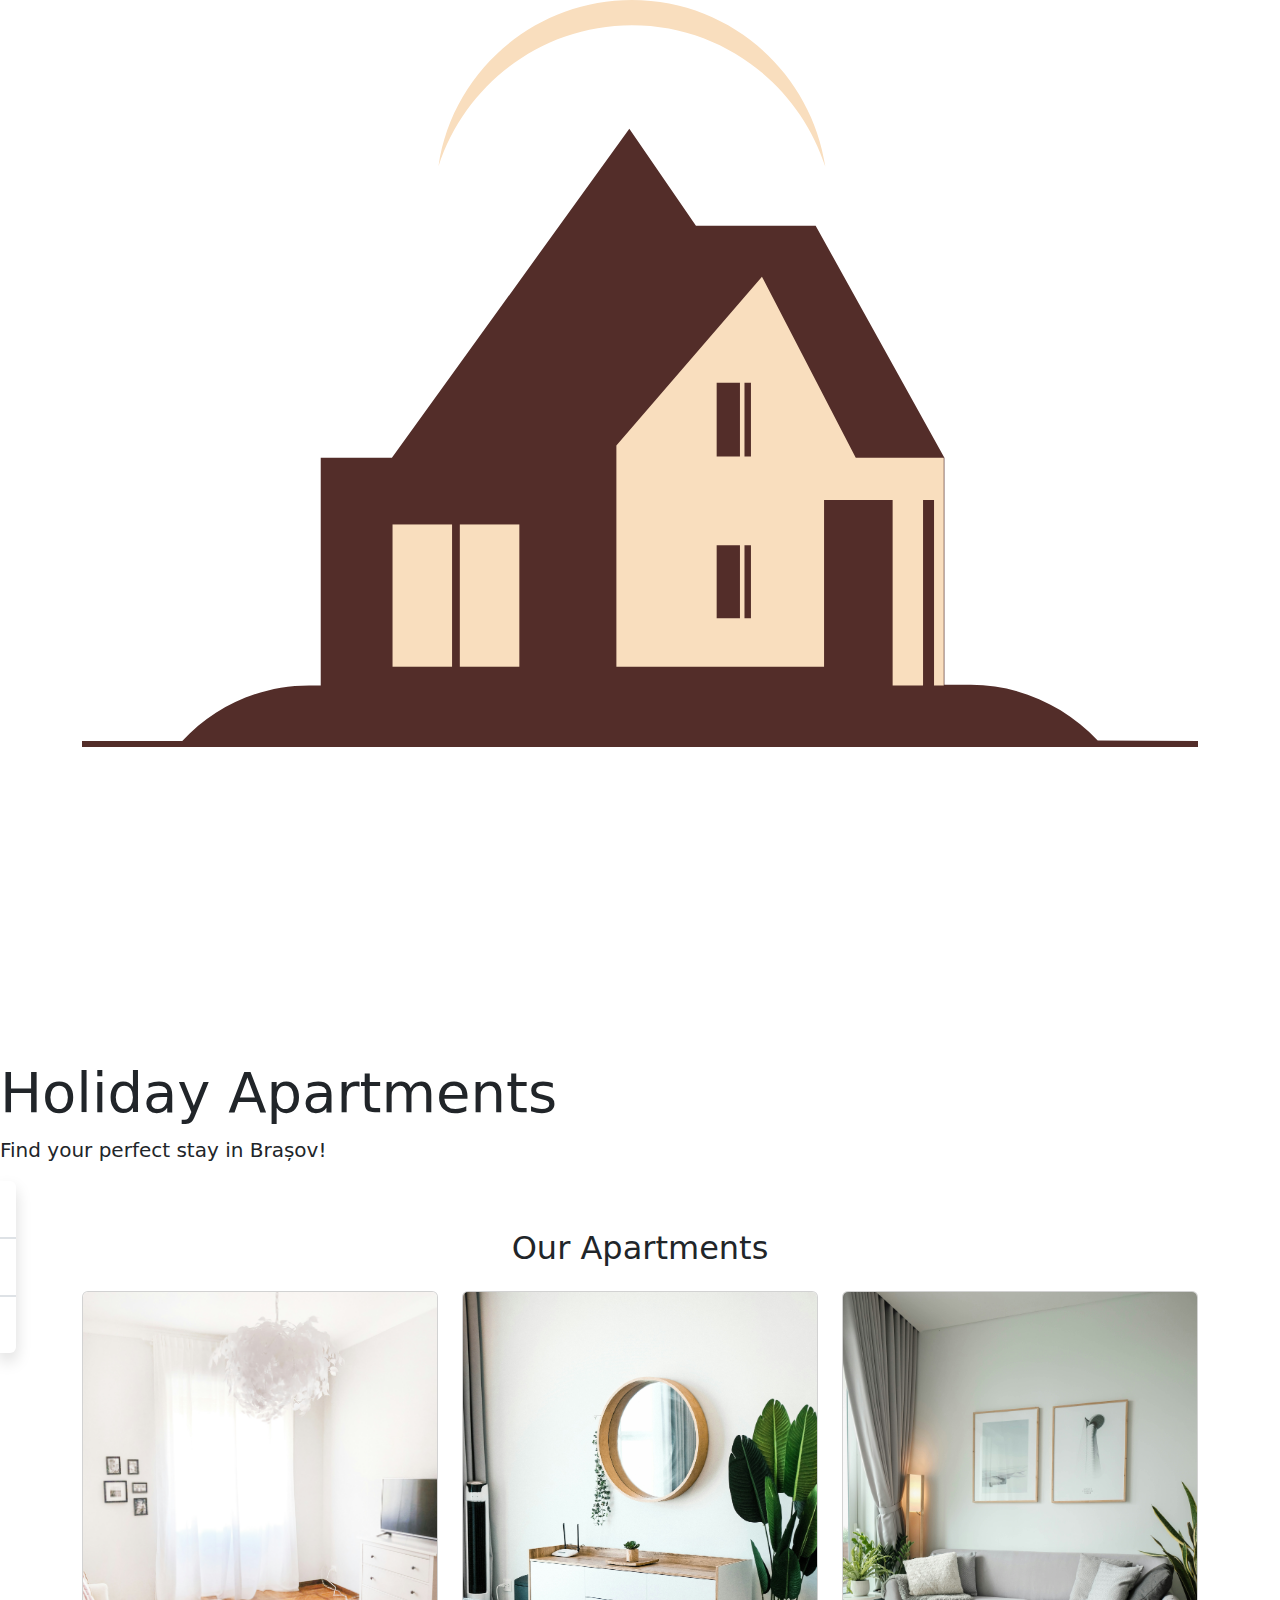
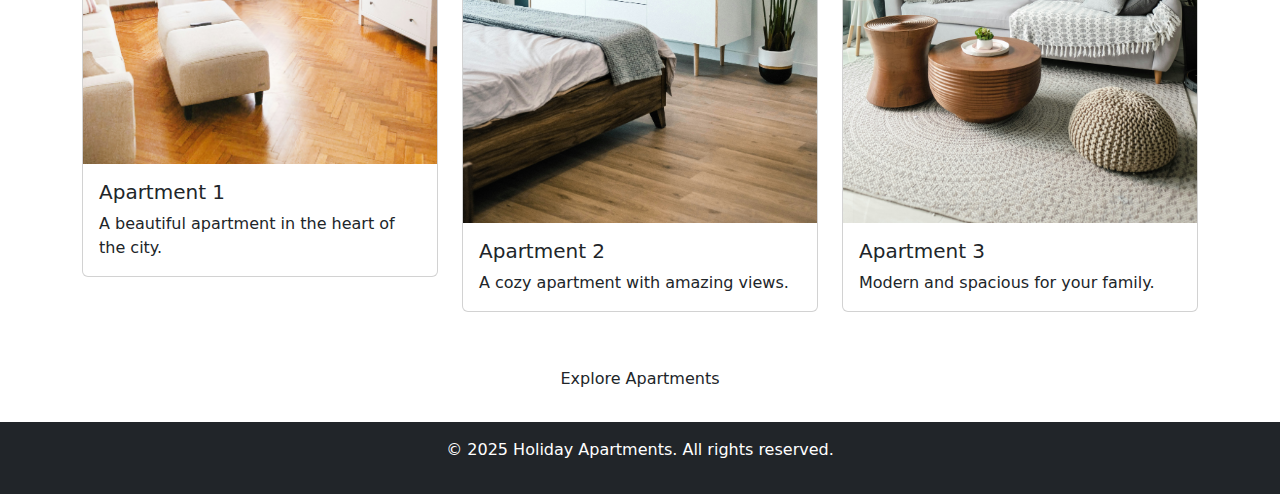
==== index.html @ 160e281a "Toate fisierele modificate pentru compatibilitate cu github" ====
<!-- Updated Index.html -->
<!DOCTYPE html>
<html lang="en">
  <head>
    <meta charset="UTF-8" />
    <meta
      name="viewport"
      content="width=device-width, initial-scale=1, shrink-to-fit=no"
    />
    <title>Holiday Apartments</title>
    <link
      rel="stylesheet"
      href="https://cdn.jsdelivr.net/npm/bootstrap@5.3.0/dist/css/bootstrap.min.css"
    />
    <script src="https://cdn.jsdelivr.net/npm/bootstrap@5.3.0/dist/js/bootstrap.bundle.min.js"></script>
    <link
      rel="stylesheet"
      href="https://cdn.jsdelivr.net/npm/bootstrap-icons/font/bootstrap-icons.css"
    />
    <link rel="stylesheet" href="index.css" />
  </head>
  <body>
    <div class="main-nav-container">
      <!-- Fixed Brand -->
      <div class="container">
        <img src="img/Logo-Light.svg" class="logo" alt="Logo" />
      </div>
      <!-- Scrollable Navigation -->
      <nav class="buttons-nav navbar navbar-expand-lg navbar-dark">
        <div class="container">
          <button
            class="navbar-toggler ms-auto"
            type="button"
            data-bs-toggle="collapse"
            data-bs-target="#navbarNav"
            aria-controls="navbarNav"
            aria-expanded="false"
            aria-label="Toggle navigation"
          >
            <span class="navbar-toggler-icon"></span>
          </button>
          <div
            class="collapse navbar-collapse justify-content-end"
            id="navbarNav"
          >
            <ul class="navbar-nav">
              <li class="nav-item px-2">
                <a class="nav-link rounded-pill" href="index.html">Home</a>
              </li>
              <li class="nav-item px-2">
                <a class="nav-link rounded-pill" href="apartments.html"
                  >Explore Apartments</a
                >
              </li>
              <li class="nav-item px-2">
                <a class="nav-link rounded-pill" href="contact.html">Contact</a>
              </li>
            </ul>
          </div>
        </div>
      </nav>
    </div>

    <!-- Header Section -->
    <header class="hero-section" id="home">
      <h1 class="display-4">Holiday Apartments</h1>
      <p class="lead">Find your perfect stay in Brașov!</p>
    </header>

    <!-- Social Icons -->
    <div
      class="d-flex flex-column position-fixed start-0 bg-brown rounded-end shadow social-icons-container"
    >
      <a
        href="#"
        class="text-center py-3 border-bottom text-white social-icons"
      >
        <i class="bi bi-telephone"></i>
      </a>
      <a
        href="contact.html"
        class="text-center py-3 border-bottom border-top text-white social-icons"
      >
        <i class="bi bi-envelope"></i>
      </a>
      <a href="#" class="text-center py-3 border-top text-white social-icons">
        <i class="bi bi-facebook"></i>
      </a>
    </div>

    <!-- Apartments Section -->
    <section id="apartments" class="py-5">
      <div class="container">
        <h2 class="text-center mb-4">Our Apartments</h2>
        <div class="row">
          <!-- Apartment 1 -->
          <div class="col-md-4">
            <div class="card">
              <div class="apartment-img-container">
                <img
                  src="img/rahul-chakraborty-dv9AoOYegRc-unsplash.jpg"
                  class="card-img-top"
                  alt="Apartment 1"
                />
              </div>
              <div class="card-body">
                <h5 class="card-title">Apartment 1</h5>
                <p class="card-text">
                  A beautiful apartment in the heart of the city.
                </p>
              </div>
            </div>
          </div>

          <!-- Apartment 2 -->
          <div class="col-md-4">
            <div class="card">
              <div class="apartment-img-container">
                <img
                  src="img/minh-pham-7pCFUybP_P8-unsplash.jpg"
                  class="card-img-top"
                  alt="Apartment 2"
                />
              </div>
              <div class="card-body">
                <h5 class="card-title">Apartment 2</h5>
                <p class="card-text">A cozy apartment with amazing views.</p>
              </div>
            </div>
          </div>

          <!-- Apartment 3 -->
          <div class="col-md-4">
            <div class="card">
              <div class="apartment-img-container">
                <img
                  src="img/minh-pham-OtXADkUh3-I-unsplash.jpg"
                  class="card-img-top"
                  alt="Apartment 3"
                />
              </div>
              <div class="card-body">
                <h5 class="card-title">Apartment 3</h5>
                <p class="card-text">Modern and spacious for your family.</p>
              </div>
            </div>
          </div>
        </div>
      </div>
    </section>

    <div class="text-center mb-4">
      <a href="apartments.html" class="btn rounded-pill">Explore Apartments</a>
    </div>

    <!-- Footer -->
    <footer class="bg-dark text-white text-center py-3">
      <p>&copy; 2025 Holiday Apartments. All rights reserved.</p>
    </footer>
  </body>
</html>

<!-- Updated apartments.html and contact.html would follow similar updates for Bootstrap references -->
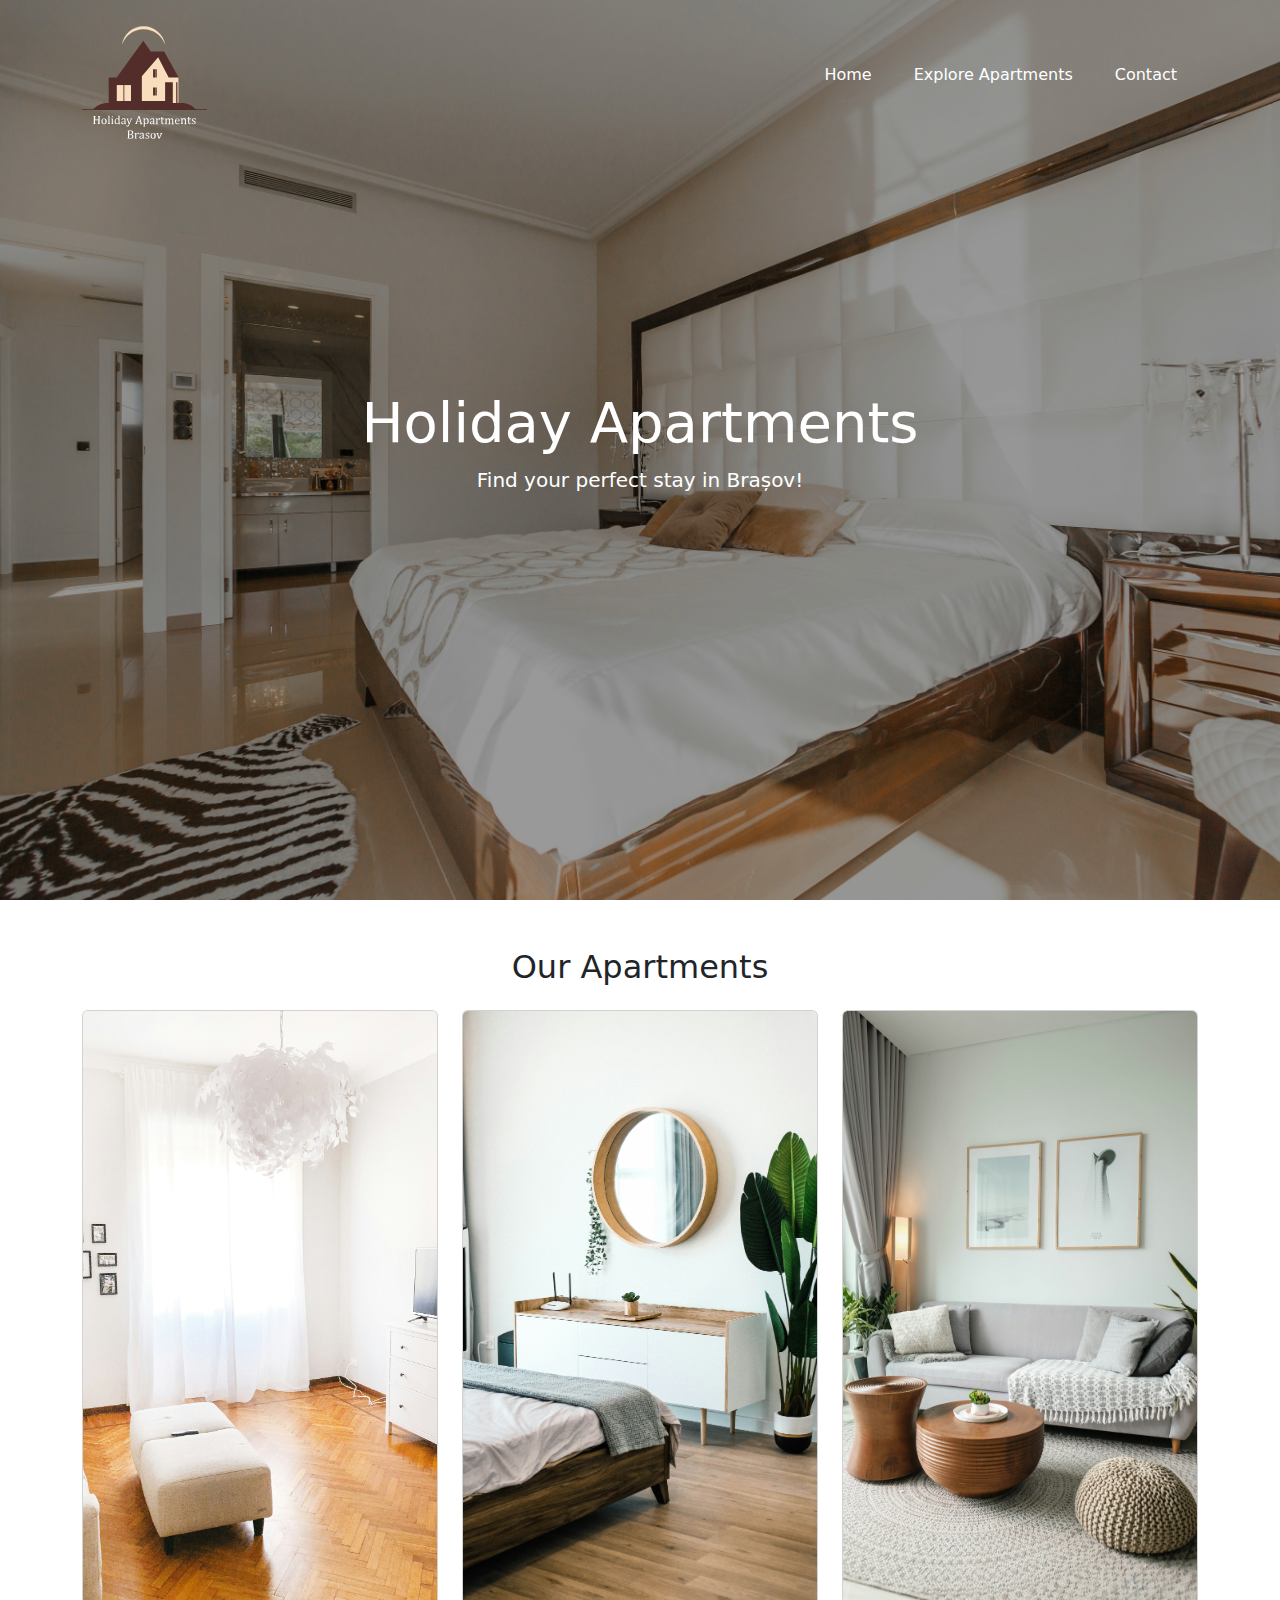
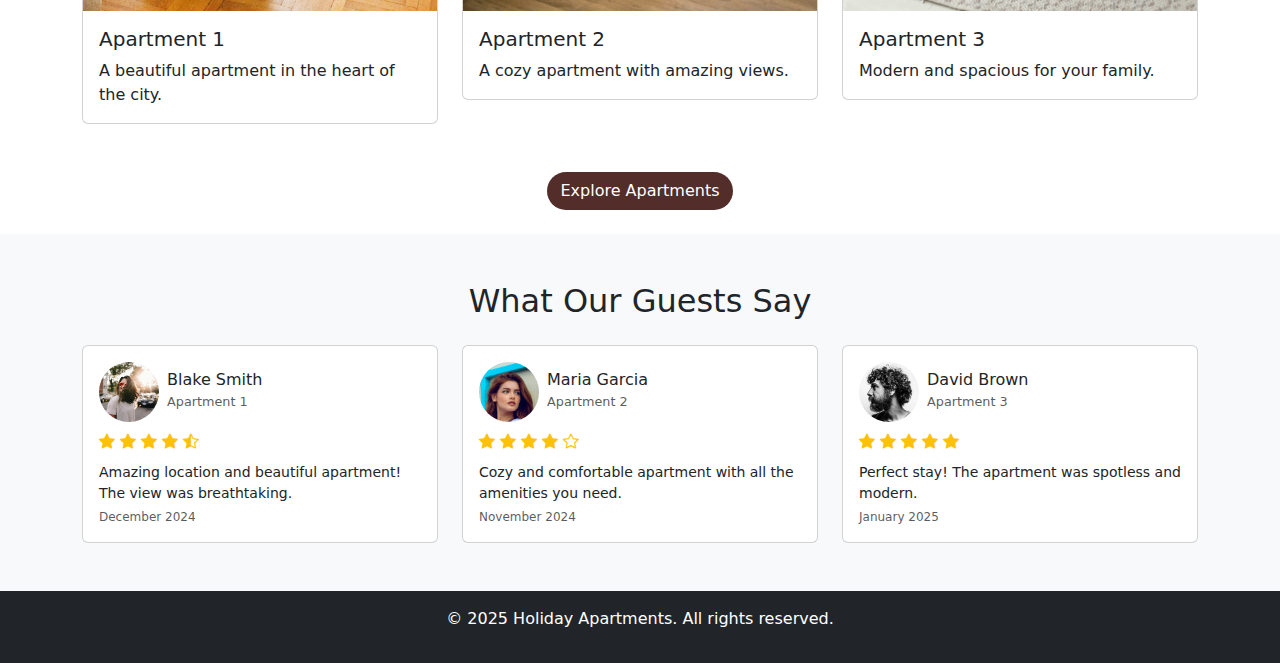
==== commit 75092663: "Am dat update sper sa mearga" ====
--- a/index.html
+++ b/index.html
@@ -1,4 +1,3 @@
-<!-- Updated Index.html -->
 <!DOCTYPE html>
 <html lang="en">
   <head>
@@ -17,7 +16,7 @@
       rel="stylesheet"
       href="https://cdn.jsdelivr.net/npm/bootstrap-icons/font/bootstrap-icons.css"
     />
-    <link rel="stylesheet" href="index.css" />
+    <link rel="stylesheet" href="css/index.css" />
   </head>
   <body>
     <div class="main-nav-container">
@@ -153,11 +152,121 @@
       <a href="apartments.html" class="btn rounded-pill">Explore Apartments</a>
     </div>
 
+    <!-- Reviews Section -->
+    <section id="reviews" class="bg-light py-5">
+      <div class="container">
+        <h2 class="text-center mb-4">What Our Guests Say</h2>
+        <div class="row g-4">
+          <!-- Review 1 -->
+          <div class="col-md-4 d-flex">
+            <div class="card w-100">
+              <div class="card-body p-3">
+                <div class="d-flex align-items-center mb-2">
+                  <img
+                    src="img/Blake.jpg"
+                    class="rounded-circle me-2"
+                    alt="Guest 1"
+                  />
+                  <div>
+                    <h6 class="card-title mb-0">Blake Smith</h6>
+                    <small class="text-muted" style="font-size: 0.8rem"
+                      >Apartment 1</small
+                    >
+                  </div>
+                </div>
+                <div class="mb-2">
+                  <i class="bi bi-star-fill text-warning"></i>
+                  <i class="bi bi-star-fill text-warning"></i>
+                  <i class="bi bi-star-fill text-warning"></i>
+                  <i class="bi bi-star-fill text-warning"></i>
+                  <i class="bi bi-star-half text-warning"></i>
+                </div>
+                <p class="card-text small mb-1">
+                  Amazing location and beautiful apartment! The view was
+                  breathtaking.
+                </p>
+                <small class="text-muted" style="font-size: 0.75rem"
+                  >December 2024</small
+                >
+              </div>
+            </div>
+          </div>
+
+          <!-- Review 2 -->
+          <div class="col-md-4 d-flex">
+            <div class="card w-100">
+              <div class="card-body p-3">
+                <div class="d-flex align-items-center mb-2">
+                  <img
+                    src="img/Maria.jpg"
+                    class="rounded-circle me-2"
+                    alt="Guest 2"
+                  />
+                  <div>
+                    <h6 class="card-title mb-0">Maria Garcia</h6>
+                    <small class="text-muted" style="font-size: 0.8rem"
+                      >Apartment 2</small
+                    >
+                  </div>
+                </div>
+                <div class="mb-2">
+                  <i class="bi bi-star-fill text-warning"></i>
+                  <i class="bi bi-star-fill text-warning"></i>
+                  <i class="bi bi-star-fill text-warning"></i>
+                  <i class="bi bi-star-fill text-warning"></i>
+                  <i class="bi bi-star text-warning"></i>
+                </div>
+                <p class="card-text small mb-1">
+                  Cozy and comfortable apartment with all the amenities you
+                  need.
+                </p>
+                <small class="text-muted" style="font-size: 0.75rem"
+                  >November 2024</small
+                >
+              </div>
+            </div>
+          </div>
+
+          <!-- Review 3 -->
+          <div class="col-md-4 d-flex">
+            <div class="card w-100">
+              <div class="card-body p-3">
+                <div class="d-flex align-items-center mb-2">
+                  <img
+                    src="img/David.jpg"
+                    class="rounded-circle me-2"
+                    alt="Guest 3"
+                  />
+                  <div>
+                    <h6 class="card-title mb-0">David Brown</h6>
+                    <small class="text-muted" style="font-size: 0.8rem"
+                      >Apartment 3</small
+                    >
+                  </div>
+                </div>
+                <div class="mb-2">
+                  <i class="bi bi-star-fill text-warning"></i>
+                  <i class="bi bi-star-fill text-warning"></i>
+                  <i class="bi bi-star-fill text-warning"></i>
+                  <i class="bi bi-star-fill text-warning"></i>
+                  <i class="bi bi-star-fill text-warning"></i>
+                </div>
+                <p class="card-text small mb-1">
+                  Perfect stay! The apartment was spotless and modern.
+                </p>
+                <small class="text-muted" style="font-size: 0.75rem"
+                  >January 2025</small
+                >
+              </div>
+            </div>
+          </div>
+        </div>
+      </div>
+    </section>
+
     <!-- Footer -->
     <footer class="bg-dark text-white text-center py-3">
       <p>&copy; 2025 Holiday Apartments. All rights reserved.</p>
     </footer>
   </body>
 </html>
-
-<!-- Updated apartments.html and contact.html would follow similar updates for Bootstrap references -->
--- a/css/index.css
+++ b/css/index.css
@@ -0,0 +1,210 @@
+html {
+  scroll-behavior: smooth;
+}
+
+/* * Css pentru logo */
+.logo {
+  background: transparent;
+  max-width: 125px;
+  height: 125px;
+  display: block;
+}
+
+/* Css pentru navbar */
+
+.main-nav-container {
+  margin-top: 20px;
+  position: absolute;
+  top: 0;
+  left: 0;
+  right: 0;
+  z-index: 1000;
+}
+
+.navbar-brand {
+  font-size: 35px;
+}
+
+.brand-nav {
+  background-color: aqua;
+  height: 0px;
+  top: 20px;
+  left: 0;
+  right: 0;
+  z-index: 1000;
+}
+
+.buttons-nav {
+  position: absolute;
+  top: 30px;
+  left: 0;
+  right: 0;
+  z-index: 1001;
+  display: flex;
+  justify-content: center;
+}
+
+.nav-link {
+  /* Fundal semitransparent */
+  padding: 5px 15px; /* Spațiere în jurul textului */
+  margin: 0 5px; /* Spațiere între elementele navbar-ului */
+  color: #fff; /* Culoare text */
+}
+
+.nav-link:hover {
+  background-color: rgba(
+    249,
+    222,
+    190,
+    1
+  ); /* Fundal mai puțin transparent la hover */
+  color: #000; /* Culoare text la hover */
+}
+
+/* * Css pentru continutul de sub navbar */
+
+#below-navbar {
+  margin-top: 100px;
+}
+
+.navbar-toggler-icon {
+  background-image: url("/img/burger_menu.svg");
+}
+
+/* * Css pentru imaginea mare din header */
+
+.hero-section::before {
+  content: "";
+  position: absolute;
+  top: 0;
+  left: 0;
+  width: 100%;
+  height: 100%;
+  background-color: rgba(0, 0, 0, 0.4);
+  z-index: 1;
+}
+
+.hero-section {
+  height: 100vh; /* *  Înălțime completă a ecranului */
+  background: url("../img/frames-for-your-heart-FqqiAvJejto-unsplash.jpg")
+    no-repeat center center/cover;
+  color: white;
+  height: 100vh;
+  display: flex;
+  flex-direction: column;
+  justify-content: center;
+  align-items: center;
+  text-align: center;
+  margin: 0;
+  position: relative;
+  z-index: 40;
+}
+
+.hero-section * {
+  position: relative;
+  z-index: 42;
+  color: inherit;
+}
+
+/* * Css pentru sectiunea de apartamente din index */
+
+.apartment-img-container {
+  aspect-ratio: 1/3;
+  height: 600px;
+  overflow: hidden;
+}
+
+.apartment-img-container img {
+  width: 100%;
+  height: 100%;
+  object-fit: cover;
+}
+
+#apartments img {
+  transition: transform 0.25s ease;
+}
+
+/* * Css pentru sectiunea de apartamente din apartments */
+
+.badge {
+  background-color: rgb(83, 45, 41);
+}
+
+#apartments img:hover {
+  transform: scale(1.05);
+}
+
+/* * Css pentru butoane */
+.btn {
+  background-color: rgb(83, 45, 41);
+  color: white;
+  transition: background-color 0.3s ease-in-out;
+}
+
+.btn:hover {
+  background-color: rgb(103, 65, 61);
+  color: white;
+}
+
+/* *Css pentru sectiunea de review-uri */
+
+#reviews img {
+  width: 60px;
+  aspect-ratio: 1/1;
+  overflow: hidden;
+  object-fit: cover;
+}
+
+.card-body {
+  display: flex;
+  flex-direction: column;
+  justify-content: space-between;
+}
+
+.card-body small.text-muted {
+  align-self: flex-start;
+}
+
+/* * CSS pentru cutia din stanga paginii cu linkuri catre social media */
+
+.social-icons-container {
+  position: fixed;
+  top: 40%;
+  left: 0;
+  width: 60px;
+  transform: translateY(-50%);
+  background-color: rgb(83, 45, 41);
+  z-index: 35;
+}
+
+.rounded-end {
+  border-radius: 0 8px 8px 0;
+}
+
+/* Am adaugat efect culoare pentru social icons */
+
+.social-icons {
+  transition: background-color 0.3s ease-in-out;
+  justify-content: center;
+  align-items: center;
+  display: flex;
+}
+
+.social-icons i {
+  font-size: 1.5rem;
+}
+.social-icons:hover {
+  background-color: rgb(103, 65, 61);
+}
+
+.social-icons:first-child {
+  border-radius: 0 8px 0 0;
+}
+
+.social-icons:last-child {
+  border-radius: 0 0 8px 0;
+}
+
+.contact-info-icon {
+  color: rgb(83, 45, 41);
+}
